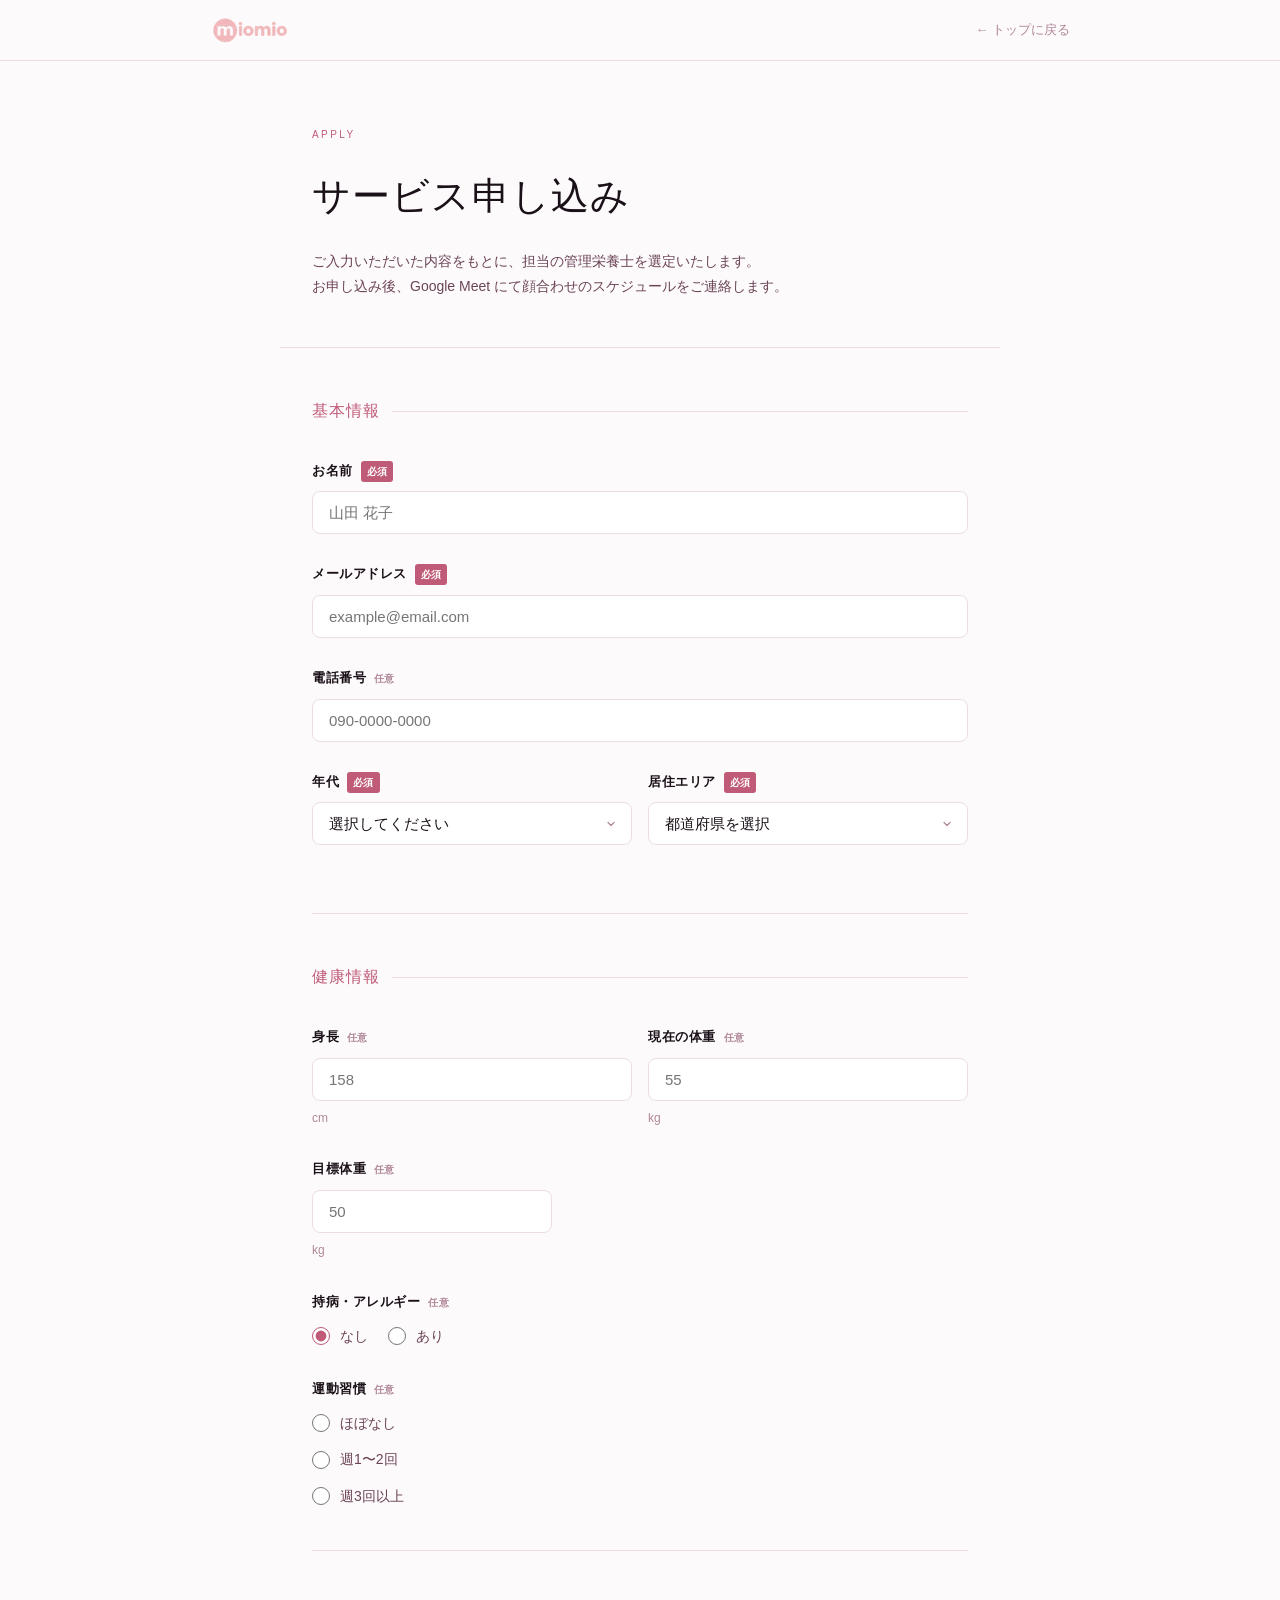
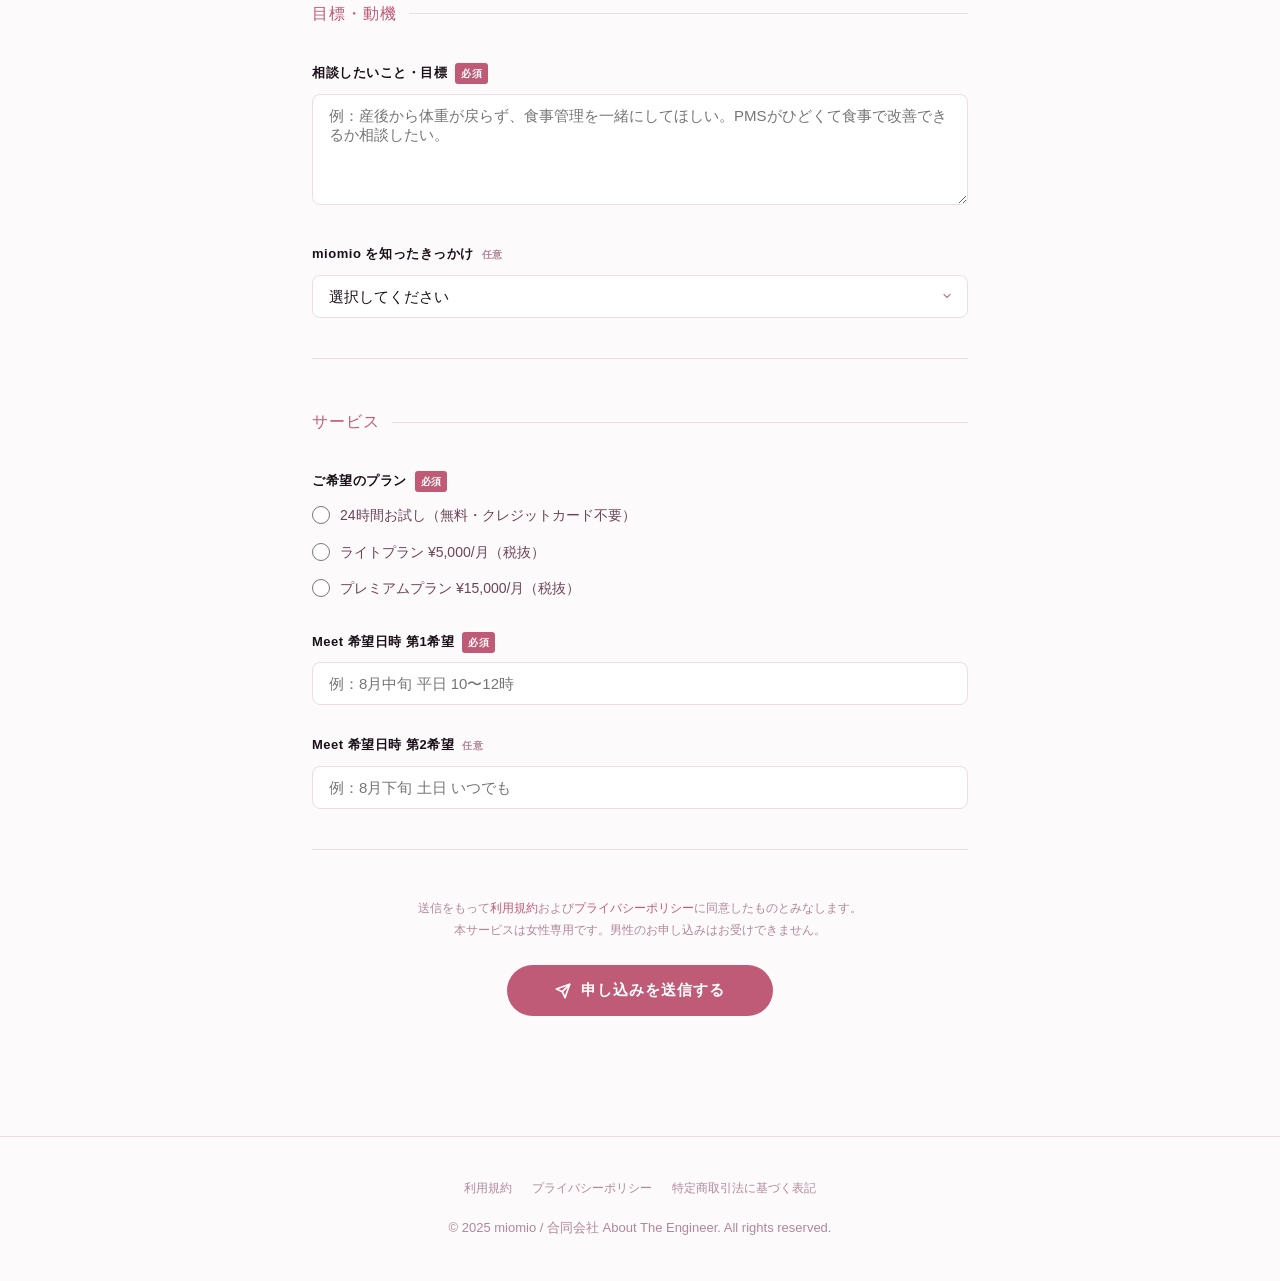
==== apply.html @ 81c841e4 "Add service application page with GAS form integration Co-Authored-By: Claude Sonnet 4.6 <noreply@an" ====
<!DOCTYPE html>
<html lang="ja">
<head>
  <meta charset="UTF-8">
  <link rel="icon" href="assets/images/icon.png" type="image/png">
  <meta name="viewport" content="width=device-width, initial-scale=1.0">
  <title>サービス申し込み — miomio</title>
  <meta name="description" content="miomio パーソナル栄養コーチング サービス申し込みフォーム">
  <style>
    *, *::before, *::after { box-sizing: border-box; margin: 0; padding: 0; }
    :root {
      --bg:      #fdfafc;
      --fg:      #1a1118;
      --fg-2:    #6b4456;
      --fg-3:    #b08898;
      --rose:    #bf5b77;
      --rose-lt: #faeaf0;
      --border:  #eedce4;
      --input-bg: #fff;
    }
    @media (prefers-color-scheme: dark) {
      :root:not([data-theme="light"]) {
        --bg:      #180f14;
        --fg:      #f2e8ec;
        --fg-2:    #c9a0b2;
        --fg-3:    #856070;
        --rose:    #e07a96;
        --rose-lt: #3a1828;
        --border:  #3d1f2e;
        --input-bg: #221018;
      }
    }
    html { scroll-behavior: smooth; }
    body {
      background: var(--bg);
      color: var(--fg);
      font-family: "Hiragino Sans","Hiragino Kaku Gothic ProN","Yu Gothic","Meiryo",-apple-system,sans-serif;
      font-size: 15px;
      line-height: 1.9;
      -webkit-font-smoothing: antialiased;
    }
    a { color: var(--rose); text-decoration: none; }
    a:hover { text-decoration: underline; }

    /* Nav */
    .nav {
      position: sticky; top: 0; z-index: 100;
      background: rgba(253,250,252,0.94);
      backdrop-filter: blur(16px);
      border-bottom: 1px solid var(--border);
      padding: 0 32px;
    }
    @media (prefers-color-scheme: dark) {
      :root:not([data-theme="light"]) .nav { background: rgba(24,15,20,0.95); }
    }
    .nav__inner {
      max-width: 860px; margin: 0 auto;
      height: 60px; display: flex; align-items: center; justify-content: space-between;
    }
    .logo { display: flex; align-items: center; text-decoration: none; }
    .logo img { height: 28px; width: auto; }
    .nav__back { font-size: 13px; color: var(--fg-3); display: flex; align-items: center; gap: 6px; }

    /* Page header */
    .page-header {
      max-width: 720px; margin: 0 auto;
      padding: 64px 32px 48px;
      border-bottom: 1px solid var(--border);
    }
    .page__eyebrow {
      font-size: 10px; letter-spacing: 0.24em; text-transform: uppercase;
      color: var(--rose); display: block; margin-bottom: 16px;
    }
    .page__title {
      font-family: "Hiragino Mincho ProN","YuMincho",serif;
      font-size: clamp(1.8rem, 4vw, 2.4rem);
      font-weight: 400; letter-spacing: 0.03em;
      color: var(--fg); margin-bottom: 16px;
    }
    .page__lead { font-size: 14px; color: var(--fg-2); line-height: 1.8; }

    /* Form layout */
    .form-wrap {
      max-width: 720px; margin: 0 auto;
      padding: 0 32px 120px;
    }

    .form-section {
      padding: 48px 0 40px;
      border-bottom: 1px solid var(--border);
    }
    .form-section:last-of-type { border-bottom: none; }

    .form-section__title {
      font-family: "Hiragino Mincho ProN","YuMincho",serif;
      font-size: 1rem; font-weight: 500; letter-spacing: 0.06em;
      color: var(--rose); margin-bottom: 32px;
      display: flex; align-items: center; gap: 12px;
    }
    .form-section__title::after {
      content: ''; flex: 1; height: 1px; background: var(--border);
    }

    .field { margin-bottom: 28px; }
    .field:last-child { margin-bottom: 0; }

    .field__label {
      display: block;
      font-size: 13px; font-weight: 600; letter-spacing: 0.04em;
      color: var(--fg); margin-bottom: 8px;
    }
    .field__required {
      display: inline-block;
      font-size: 10px; color: #fff; background: var(--rose);
      padding: 1px 6px; border-radius: 3px;
      margin-left: 8px; vertical-align: middle; letter-spacing: 0.04em;
    }
    .field__optional {
      display: inline-block;
      font-size: 10px; color: var(--fg-3);
      margin-left: 8px; letter-spacing: 0.04em;
    }
    .field__note { font-size: 12px; color: var(--fg-3); margin-top: 6px; }

    input[type="text"],
    input[type="email"],
    input[type="tel"],
    input[type="number"],
    select,
    textarea {
      width: 100%;
      background: var(--input-bg);
      border: 1.5px solid var(--border);
      border-radius: 8px;
      padding: 12px 16px;
      font-size: 15px;
      color: var(--fg);
      font-family: inherit;
      transition: border-color 0.15s;
      appearance: none;
      -webkit-appearance: none;
    }
    input:focus, select:focus, textarea:focus {
      outline: none;
      border-color: var(--rose);
    }
    select {
      background-image: url("data:image/svg+xml,%3Csvg xmlns='http://www.w3.org/2000/svg' width='12' height='12' viewBox='0 0 24 24' fill='none' stroke='%23b08898' stroke-width='2.5' stroke-linecap='round' stroke-linejoin='round'%3E%3Cpolyline points='6 9 12 15 18 9'/%3E%3C/svg%3E");
      background-repeat: no-repeat;
      background-position: right 14px center;
      padding-right: 40px;
      cursor: pointer;
    }
    textarea { resize: vertical; min-height: 100px; }

    /* Two-column row */
    .field-row {
      display: grid; grid-template-columns: 1fr 1fr; gap: 16px;
    }

    /* Radio / checkbox group */
    .radio-group, .check-group {
      display: flex; flex-direction: column; gap: 10px;
      margin-top: 4px;
    }
    .radio-group--row { flex-direction: row; flex-wrap: wrap; gap: 10px 20px; }

    .radio-label, .check-label {
      display: flex; align-items: center; gap: 10px;
      font-size: 14px; color: var(--fg-2); cursor: pointer;
    }
    .radio-label input, .check-label input { width: auto; }

    input[type="radio"], input[type="checkbox"] {
      width: 18px; height: 18px;
      accent-color: var(--rose);
      flex-shrink: 0;
      cursor: pointer;
      border: none; padding: 0; border-radius: 0;
    }

    /* Conditional field */
    .conditional { display: none; margin-top: 12px; }
    .conditional.visible { display: block; }

    /* Submit area */
    .submit-area {
      padding-top: 48px; text-align: center;
    }
    .submit-note {
      font-size: 12px; color: var(--fg-3); margin-bottom: 24px; line-height: 1.8;
    }
    .btn-submit {
      display: inline-flex; align-items: center; gap: 10px;
      background: var(--rose); color: #fff;
      font-size: 15px; font-weight: 600; letter-spacing: 0.06em;
      padding: 16px 48px; border-radius: 999px;
      border: none; cursor: pointer;
      transition: opacity 0.2s, transform 0.15s;
      font-family: inherit;
    }
    .btn-submit:hover { opacity: 0.88; }
    .btn-submit:active { transform: scale(0.98); }
    .btn-submit:disabled { opacity: 0.5; cursor: not-allowed; }

    /* Success state */
    .success-msg {
      display: none;
      text-align: center;
      padding: 80px 32px;
      max-width: 560px; margin: 0 auto;
    }
    .success-msg.visible { display: block; }
    .success-msg__icon {
      width: 64px; height: 64px;
      background: var(--rose-lt); border-radius: 50%;
      display: flex; align-items: center; justify-content: center;
      margin: 0 auto 24px;
      color: var(--rose);
    }
    .success-msg h2 {
      font-family: "Hiragino Mincho ProN","YuMincho",serif;
      font-size: 1.5rem; font-weight: 400; margin-bottom: 16px; color: var(--fg);
    }
    .success-msg p { font-size: 14px; color: var(--fg-2); line-height: 1.9; }

    /* Error message */
    .error-msg {
      display: none; margin-top: 16px;
      color: #c0392b; font-size: 13px; text-align: center;
    }
    .error-msg.visible { display: block; }

    /* Footer */
    .footer {
      text-align: center;
      padding: 40px 32px;
      border-top: 1px solid var(--border);
      font-size: 13px; color: var(--fg-3);
    }
    .footer__links {
      display: flex; flex-wrap: wrap; justify-content: center; gap: 8px 20px;
      margin-bottom: 16px;
    }
    .footer__links a { color: var(--fg-3); font-size: 12px; }
    .footer__links a:hover { color: var(--rose); }

    @media (max-width: 600px) {
      .page-header, .form-wrap { padding-left: 20px; padding-right: 20px; }
      .nav { padding: 0 20px; }
      .field-row { grid-template-columns: 1fr; }
      .radio-group--row { flex-direction: column; }
    }
  </style>
</head>
<body>

<nav class="nav">
  <div class="nav__inner">
    <a href="/" class="logo">
      <img src="assets/images/logo.svg" alt="miomio">
    </a>
    <a href="/" class="nav__back">← トップに戻る</a>
  </div>
</nav>

<div class="page-header">
  <span class="page__eyebrow">Apply</span>
  <h1 class="page__title">サービス申し込み</h1>
  <p class="page__lead">ご入力いただいた内容をもとに、担当の管理栄養士を選定いたします。<br>お申し込み後、Google Meet にて顔合わせのスケジュールをご連絡します。</p>
</div>

<div class="form-wrap">

  <!-- Success message -->
  <div class="success-msg" id="successMsg">
    <div class="success-msg__icon">
      <svg width="28" height="28" viewBox="0 0 24 24" fill="none" stroke="currentColor" stroke-width="2.2" stroke-linecap="round" stroke-linejoin="round"><polyline points="20 6 9 17 4 12"/></svg>
    </div>
    <h2>お申し込みありがとうございます</h2>
    <p>内容を確認のうえ、担当者より Google Meet の日程調整についてご連絡いたします。<br>通常2営業日以内にご連絡しております。</p>
  </div>

  <form id="applyForm" novalidate>

    <!-- 基本情報 -->
    <div class="form-section">
      <h2 class="form-section__title">基本情報</h2>

      <div class="field">
        <label class="field__label" for="name">お名前<span class="field__required">必須</span></label>
        <input type="text" id="name" name="name" placeholder="山田 花子" required>
      </div>

      <div class="field">
        <label class="field__label" for="email">メールアドレス<span class="field__required">必須</span></label>
        <input type="email" id="email" name="email" placeholder="example@email.com" required>
      </div>

      <div class="field">
        <label class="field__label" for="phone">電話番号<span class="field__optional">任意</span></label>
        <input type="tel" id="phone" name="phone" placeholder="090-0000-0000">
      </div>

      <div class="field-row">
        <div class="field">
          <label class="field__label" for="age">年代<span class="field__required">必須</span></label>
          <select id="age" name="age" required>
            <option value="">選択してください</option>
            <option value="10代">10代</option>
            <option value="20代">20代</option>
            <option value="30代">30代</option>
            <option value="40代">40代</option>
            <option value="50代以上">50代以上</option>
          </select>
        </div>

        <div class="field">
          <label class="field__label" for="area">居住エリア<span class="field__required">必須</span></label>
          <select id="area" name="area" required>
            <option value="">都道府県を選択</option>
            <option>北海道</option><option>青森県</option><option>岩手県</option><option>宮城県</option><option>秋田県</option><option>山形県</option><option>福島県</option>
            <option>茨城県</option><option>栃木県</option><option>群馬県</option><option>埼玉県</option><option>千葉県</option><option>東京都</option><option>神奈川県</option>
            <option>新潟県</option><option>富山県</option><option>石川県</option><option>福井県</option><option>山梨県</option><option>長野県</option><option>岐阜県</option>
            <option>静岡県</option><option>愛知県</option><option>三重県</option><option>滋賀県</option><option>京都府</option><option>大阪府</option><option>兵庫県</option>
            <option>奈良県</option><option>和歌山県</option><option>鳥取県</option><option>島根県</option><option>岡山県</option><option>広島県</option><option>山口県</option>
            <option>徳島県</option><option>香川県</option><option>愛媛県</option><option>高知県</option><option>福岡県</option><option>佐賀県</option><option>長崎県</option>
            <option>熊本県</option><option>大分県</option><option>宮崎県</option><option>鹿児島県</option><option>沖縄県</option>
          </select>
        </div>
      </div>
    </div>

    <!-- 健康情報 -->
    <div class="form-section">
      <h2 class="form-section__title">健康情報</h2>

      <div class="field-row">
        <div class="field">
          <label class="field__label" for="height">身長<span class="field__optional">任意</span></label>
          <input type="number" id="height" name="height" placeholder="158" min="100" max="220">
          <p class="field__note">cm</p>
        </div>
        <div class="field">
          <label class="field__label" for="weight">現在の体重<span class="field__optional">任意</span></label>
          <input type="number" id="weight" name="weight" placeholder="55" min="30" max="200">
          <p class="field__note">kg</p>
        </div>
      </div>

      <div class="field" style="max-width: 240px;">
        <label class="field__label" for="target_weight">目標体重<span class="field__optional">任意</span></label>
        <input type="number" id="target_weight" name="target_weight" placeholder="50" min="30" max="200">
        <p class="field__note">kg</p>
      </div>

      <div class="field">
        <label class="field__label">持病・アレルギー<span class="field__optional">任意</span></label>
        <div class="radio-group--row radio-group">
          <label class="radio-label">
            <input type="radio" name="allergy_flag" value="なし" checked onchange="toggleAllergy(this)"> なし
          </label>
          <label class="radio-label">
            <input type="radio" name="allergy_flag" value="あり" onchange="toggleAllergy(this)"> あり
          </label>
        </div>
        <div class="conditional" id="allergyDetail">
          <textarea name="allergy" placeholder="持病・アレルギーの内容を入力してください" rows="3"></textarea>
        </div>
      </div>

      <div class="field">
        <label class="field__label">運動習慣<span class="field__optional">任意</span></label>
        <div class="radio-group">
          <label class="radio-label"><input type="radio" name="exercise" value="ほぼなし"> ほぼなし</label>
          <label class="radio-label"><input type="radio" name="exercise" value="週1〜2回"> 週1〜2回</label>
          <label class="radio-label"><input type="radio" name="exercise" value="週3回以上"> 週3回以上</label>
        </div>
      </div>
    </div>

    <!-- 目標・動機 -->
    <div class="form-section">
      <h2 class="form-section__title">目標・動機</h2>

      <div class="field">
        <label class="field__label" for="goal">相談したいこと・目標<span class="field__required">必須</span></label>
        <textarea id="goal" name="goal" placeholder="例：産後から体重が戻らず、食事管理を一緒にしてほしい。PMSがひどくて食事で改善できるか相談したい。" rows="5" required></textarea>
      </div>

      <div class="field">
        <label class="field__label" for="source">miomio を知ったきっかけ<span class="field__optional">任意</span></label>
        <select id="source" name="source">
          <option value="">選択してください</option>
          <option>Instagram</option>
          <option>X（Twitter）</option>
          <option>Google検索</option>
          <option>知人・友人の紹介</option>
          <option>その他</option>
        </select>
      </div>
    </div>

    <!-- サービス -->
    <div class="form-section">
      <h2 class="form-section__title">サービス</h2>

      <div class="field">
        <label class="field__label">ご希望のプラン<span class="field__required">必須</span></label>
        <div class="radio-group">
          <label class="radio-label"><input type="radio" name="plan" value="24時間お試し（無料）" required> 24時間お試し（無料・クレジットカード不要）</label>
          <label class="radio-label"><input type="radio" name="plan" value="ライトプラン（¥5,000/月）"> ライトプラン ¥5,000/月（税抜）</label>
          <label class="radio-label"><input type="radio" name="plan" value="プレミアムプラン（¥15,000/月）"> プレミアムプラン ¥15,000/月（税抜）</label>
        </div>
      </div>

      <div class="field">
        <label class="field__label" for="meet1">Meet 希望日時 第1希望<span class="field__required">必須</span></label>
        <input type="text" id="meet1" name="meet1" placeholder="例：8月中旬 平日 10〜12時" required>
      </div>

      <div class="field">
        <label class="field__label" for="meet2">Meet 希望日時 第2希望<span class="field__optional">任意</span></label>
        <input type="text" id="meet2" name="meet2" placeholder="例：8月下旬 土日 いつでも">
      </div>
    </div>

    <div class="submit-area">
      <p class="submit-note">
        送信をもって<a href="terms.html">利用規約</a>および<a href="privacy.html">プライバシーポリシー</a>に同意したものとみなします。<br>
        本サービスは女性専用です。男性のお申し込みはお受けできません。
      </p>
      <button type="submit" class="btn-submit" id="submitBtn">
        <svg width="16" height="16" viewBox="0 0 24 24" fill="none" stroke="currentColor" stroke-width="2.5" stroke-linecap="round" stroke-linejoin="round" aria-hidden="true"><line x1="22" y1="2" x2="11" y2="13"/><polygon points="22 2 15 22 11 13 2 9 22 2"/></svg>
        申し込みを送信する
      </button>
      <p class="error-msg" id="errorMsg">送信に失敗しました。時間をおいて再度お試しください。</p>
    </div>

  </form>
</div>

<footer class="footer">
  <div class="footer__links">
    <a href="terms.html">利用規約</a>
    <a href="privacy.html">プライバシーポリシー</a>
    <a href="tokusho.html">特定商取引法に基づく表記</a>
  </div>
  © 2025 miomio / 合同会社 About The Engineer. All rights reserved.
</footer>

<script>
  function toggleAllergy(radio) {
    document.getElementById('allergyDetail').classList.toggle('visible', radio.value === 'あり');
  }

  const form = document.getElementById('applyForm');
  const submitBtn = document.getElementById('submitBtn');
  const successMsg = document.getElementById('successMsg');
  const errorMsg = document.getElementById('errorMsg');
  const endpoint = atob('aHR0cHM6Ly9zY3JpcHQuZ29vZ2xlLmNvbS9tYWNyb3MvQUt' +
    'meWNieWYwcDJoLXl0WVhTLWZiQS1ubjVYR1FORXBRUm9KTjRXWFg3TnFNaHdIbTdZVlJU' +
    'a2lxOWtjdVZCYnE5WEVIT2RvL2V4ZWM=');

  form.addEventListener('submit', async e => {
    e.preventDefault();

    const required = form.querySelectorAll('[required]');
    let valid = true;
    required.forEach(el => {
      if (el.type === 'radio') {
        const group = form.querySelectorAll(`[name="${el.name}"]`);
        if (![...group].some(r => r.checked)) valid = false;
      } else if (!el.value.trim()) {
        el.style.borderColor = 'var(--rose)';
        valid = false;
      } else {
        el.style.borderColor = '';
      }
    });
    if (!valid) return;

    submitBtn.disabled = true;
    submitBtn.textContent = '送信中...';
    errorMsg.classList.remove('visible');

    try {
      await fetch(endpoint, {
        method: 'POST',
        mode: 'no-cors',
        body: new FormData(form)
      });
      form.style.display = 'none';
      successMsg.classList.add('visible');
      window.scrollTo({ top: 0, behavior: 'smooth' });
    } catch {
      errorMsg.classList.add('visible');
      submitBtn.disabled = false;
      submitBtn.innerHTML = '<svg width="16" height="16" viewBox="0 0 24 24" fill="none" stroke="currentColor" stroke-width="2.5" stroke-linecap="round" stroke-linejoin="round"><line x1="22" y1="2" x2="11" y2="13"/><polygon points="22 2 15 22 11 13 2 9 22 2"/></svg> 申し込みを送信する';
    }
  });
</script>

</body>
</html>
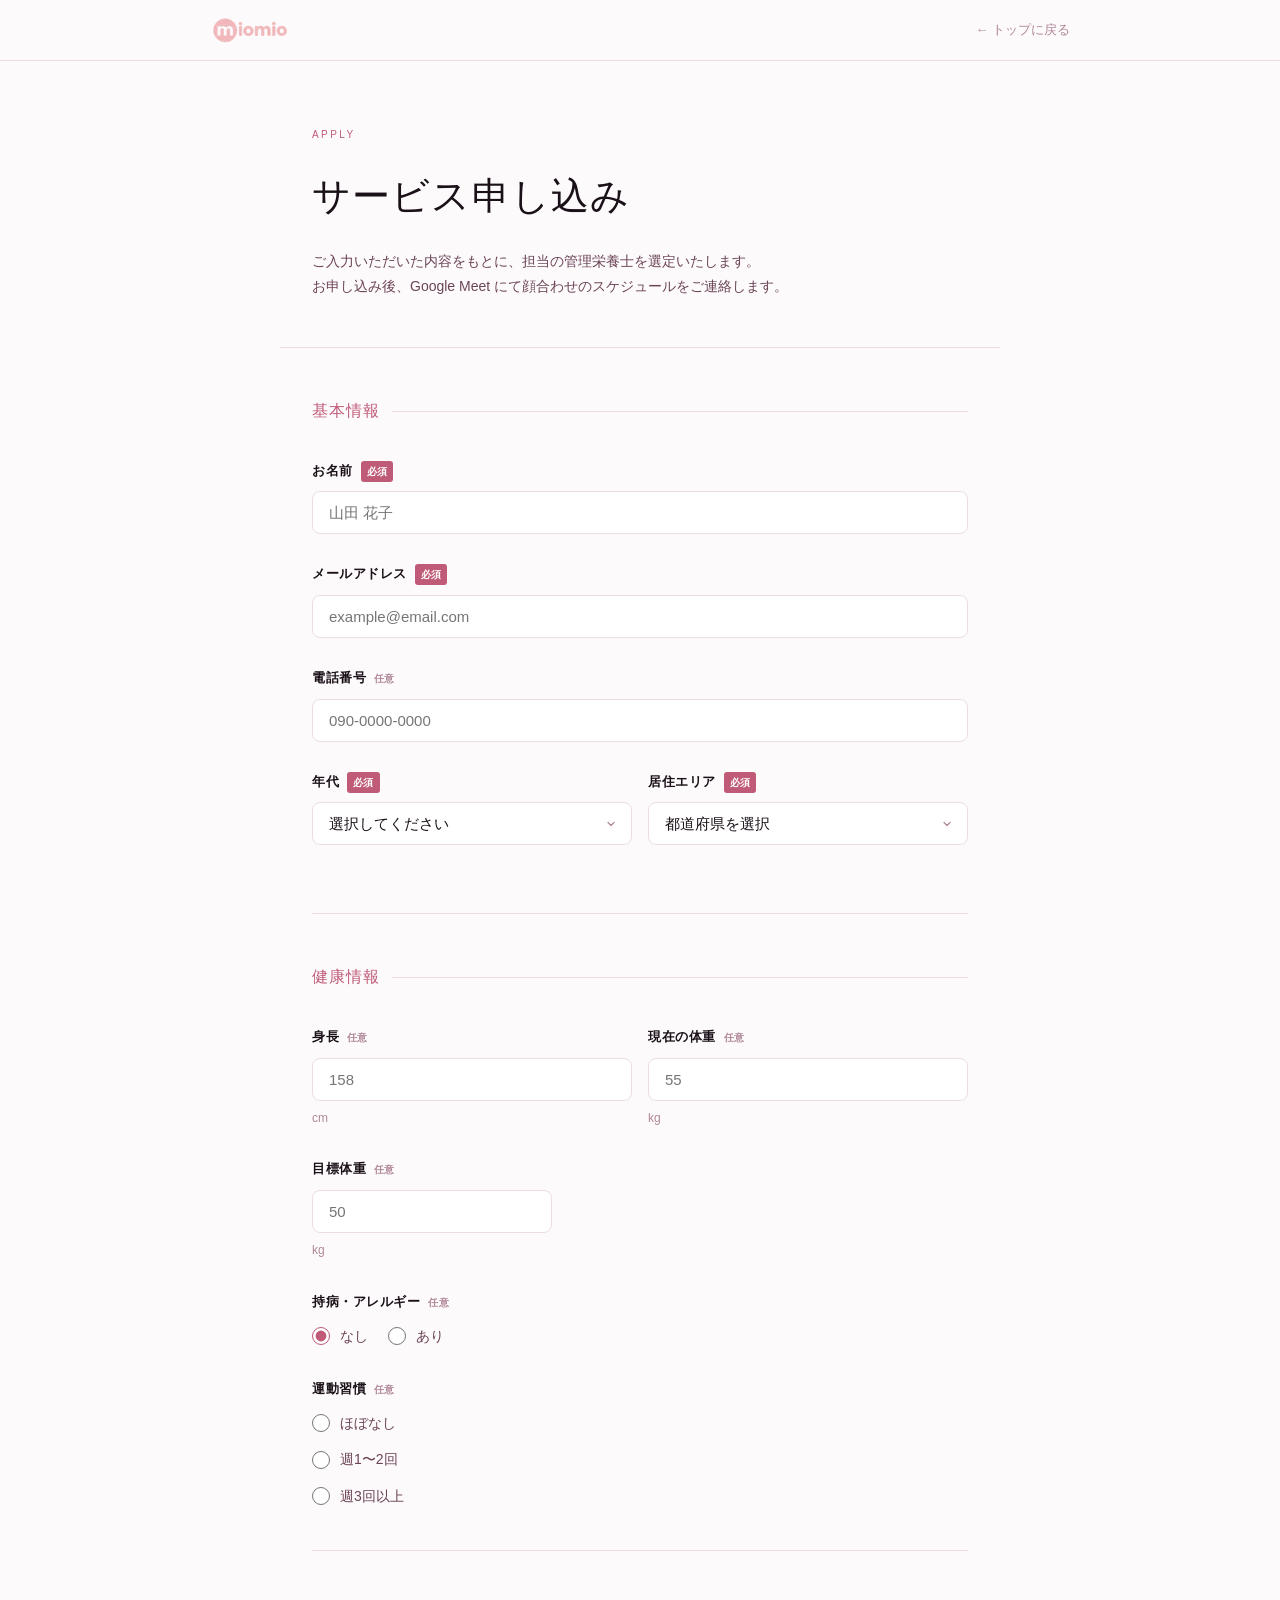
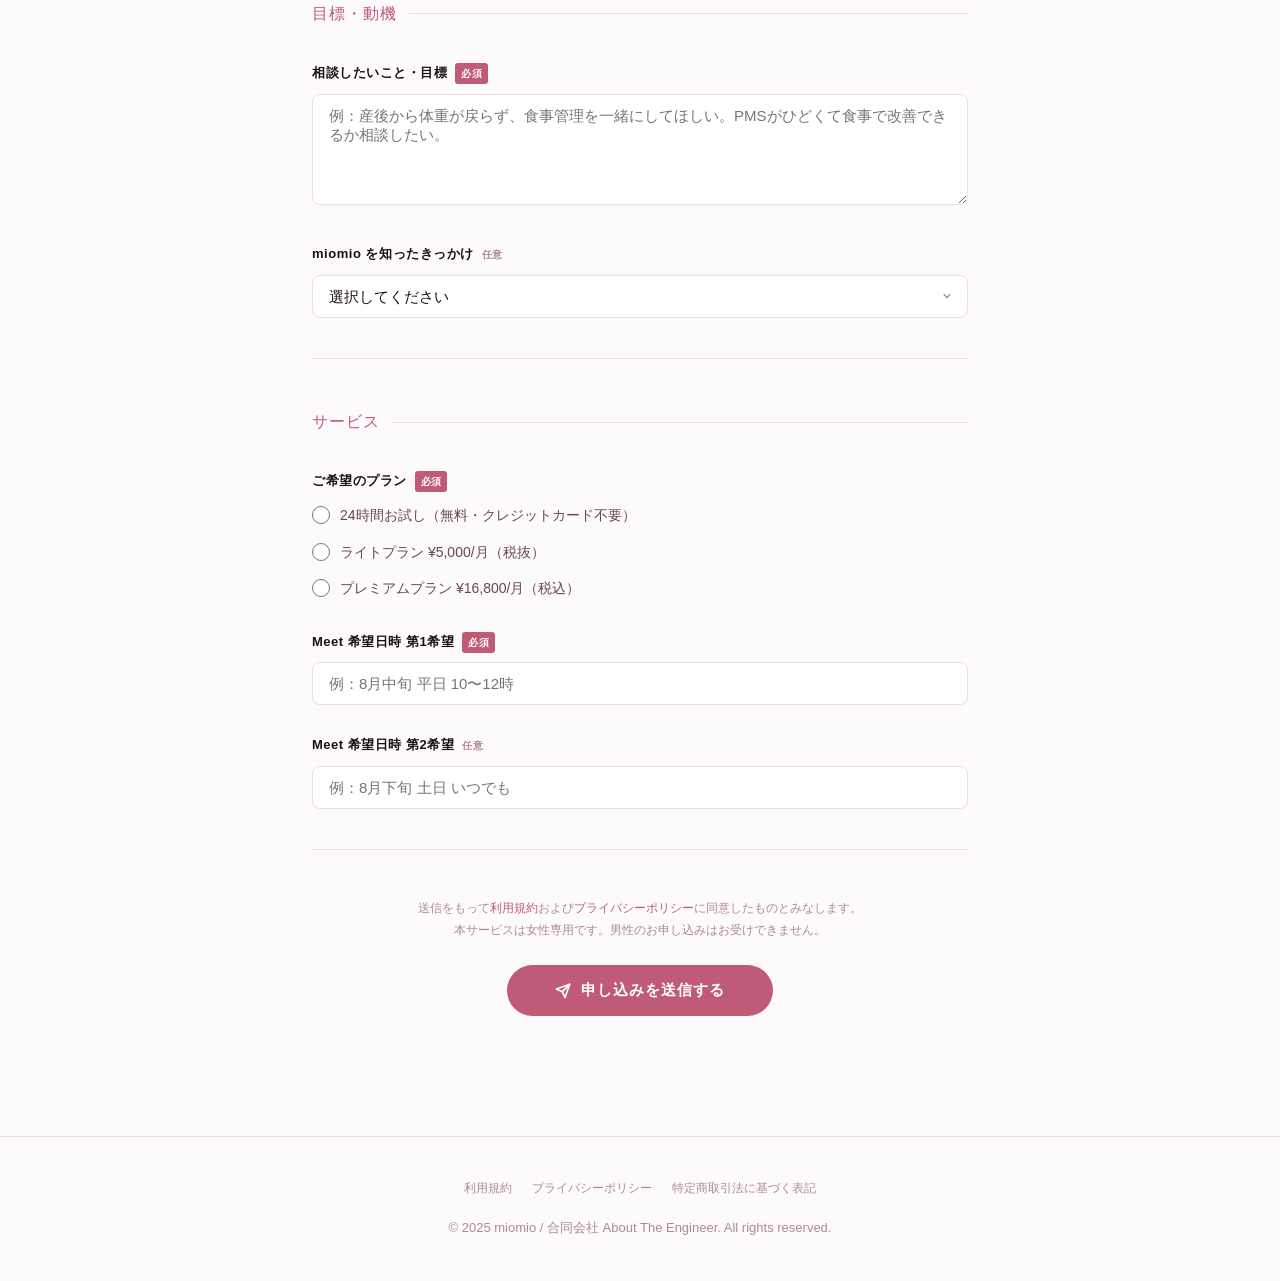
==== commit 7df44ce0: "Update premium plan price to ¥16,800 (tax included)" ====
--- a/apply.html
+++ b/apply.html
@@ -289,7 +289,7 @@
 
       <div class="field">
         <label class="field__label" for="name">お名前<span class="field__required">必須</span></label>
-        <input type="text" id="name" name="name" placeholder="山田 花子" required>
+        <input type="text" id="name" name="お名前" placeholder="山田 花子" required>
       </div>
 
       <div class="field">
@@ -299,13 +299,13 @@
 
       <div class="field">
         <label class="field__label" for="phone">電話番号<span class="field__optional">任意</span></label>
-        <input type="tel" id="phone" name="phone" placeholder="090-0000-0000">
+        <input type="tel" id="phone" name="電話番号" placeholder="090-0000-0000">
       </div>
 
       <div class="field-row">
         <div class="field">
           <label class="field__label" for="age">年代<span class="field__required">必須</span></label>
-          <select id="age" name="age" required>
+          <select id="age" name="年代" required>
             <option value="">選択してください</option>
             <option value="10代">10代</option>
             <option value="20代">20代</option>
@@ -317,7 +317,7 @@
 
         <div class="field">
           <label class="field__label" for="area">居住エリア<span class="field__required">必須</span></label>
-          <select id="area" name="area" required>
+          <select id="area" name="居住エリア" required>
             <option value="">都道府県を選択</option>
             <option>北海道</option><option>青森県</option><option>岩手県</option><option>宮城県</option><option>秋田県</option><option>山形県</option><option>福島県</option>
             <option>茨城県</option><option>栃木県</option><option>群馬県</option><option>埼玉県</option><option>千葉県</option><option>東京都</option><option>神奈川県</option>
@@ -338,19 +338,19 @@
       <div class="field-row">
         <div class="field">
           <label class="field__label" for="height">身長<span class="field__optional">任意</span></label>
-          <input type="number" id="height" name="height" placeholder="158" min="100" max="220">
+          <input type="number" id="height" name="身長(cm)" placeholder="158" min="100" max="220">
           <p class="field__note">cm</p>
         </div>
         <div class="field">
           <label class="field__label" for="weight">現在の体重<span class="field__optional">任意</span></label>
-          <input type="number" id="weight" name="weight" placeholder="55" min="30" max="200">
+          <input type="number" id="weight" name="現在の体重(kg)" placeholder="55" min="30" max="200">
           <p class="field__note">kg</p>
         </div>
       </div>
 
       <div class="field" style="max-width: 240px;">
         <label class="field__label" for="target_weight">目標体重<span class="field__optional">任意</span></label>
-        <input type="number" id="target_weight" name="target_weight" placeholder="50" min="30" max="200">
+        <input type="number" id="target_weight" name="目標体重(kg)" placeholder="50" min="30" max="200">
         <p class="field__note">kg</p>
       </div>
 
@@ -358,23 +358,23 @@
         <label class="field__label">持病・アレルギー<span class="field__optional">任意</span></label>
         <div class="radio-group--row radio-group">
           <label class="radio-label">
-            <input type="radio" name="allergy_flag" value="なし" checked onchange="toggleAllergy(this)"> なし
+            <input type="radio" name="持病・アレルギー" value="なし" checked onchange="toggleAllergy(this)"> なし
           </label>
           <label class="radio-label">
-            <input type="radio" name="allergy_flag" value="あり" onchange="toggleAllergy(this)"> あり
+            <input type="radio" name="持病・アレルギー" value="あり" onchange="toggleAllergy(this)"> あり
           </label>
         </div>
         <div class="conditional" id="allergyDetail">
-          <textarea name="allergy" placeholder="持病・アレルギーの内容を入力してください" rows="3"></textarea>
+          <textarea name="持病・アレルギー詳細" placeholder="持病・アレルギーの内容を入力してください" rows="3"></textarea>
         </div>
       </div>
 
       <div class="field">
         <label class="field__label">運動習慣<span class="field__optional">任意</span></label>
         <div class="radio-group">
-          <label class="radio-label"><input type="radio" name="exercise" value="ほぼなし"> ほぼなし</label>
-          <label class="radio-label"><input type="radio" name="exercise" value="週1〜2回"> 週1〜2回</label>
-          <label class="radio-label"><input type="radio" name="exercise" value="週3回以上"> 週3回以上</label>
+          <label class="radio-label"><input type="radio" name="運動習慣" value="ほぼなし"> ほぼなし</label>
+          <label class="radio-label"><input type="radio" name="運動習慣" value="週1〜2回"> 週1〜2回</label>
+          <label class="radio-label"><input type="radio" name="運動習慣" value="週3回以上"> 週3回以上</label>
         </div>
       </div>
     </div>
@@ -385,12 +385,12 @@
 
       <div class="field">
         <label class="field__label" for="goal">相談したいこと・目標<span class="field__required">必須</span></label>
-        <textarea id="goal" name="goal" placeholder="例：産後から体重が戻らず、食事管理を一緒にしてほしい。PMSがひどくて食事で改善できるか相談したい。" rows="5" required></textarea>
+        <textarea id="goal" name="相談したいこと・目標" placeholder="例：産後から体重が戻らず、食事管理を一緒にしてほしい。PMSがひどくて食事で改善できるか相談したい。" rows="5" required></textarea>
       </div>
 
       <div class="field">
         <label class="field__label" for="source">miomio を知ったきっかけ<span class="field__optional">任意</span></label>
-        <select id="source" name="source">
+        <select id="source" name="きっかけ">
           <option value="">選択してください</option>
           <option>Instagram</option>
           <option>X（Twitter）</option>
@@ -408,20 +408,20 @@
       <div class="field">
         <label class="field__label">ご希望のプラン<span class="field__required">必須</span></label>
         <div class="radio-group">
-          <label class="radio-label"><input type="radio" name="plan" value="24時間お試し（無料）" required> 24時間お試し（無料・クレジットカード不要）</label>
-          <label class="radio-label"><input type="radio" name="plan" value="ライトプラン（¥5,000/月）"> ライトプラン ¥5,000/月（税抜）</label>
-          <label class="radio-label"><input type="radio" name="plan" value="プレミアムプラン（¥15,000/月）"> プレミアムプラン ¥15,000/月（税抜）</label>
+          <label class="radio-label"><input type="radio" name="希望プラン" value="24時間お試し（無料）" required> 24時間お試し（無料・クレジットカード不要）</label>
+          <label class="radio-label"><input type="radio" name="希望プラン" value="ライトプラン（¥5,000/月）"> ライトプラン ¥5,000/月（税抜）</label>
+          <label class="radio-label"><input type="radio" name="希望プラン" value="プレミアムプラン（¥16,800/月）"> プレミアムプラン ¥16,800/月（税込）</label>
         </div>
       </div>
 
       <div class="field">
         <label class="field__label" for="meet1">Meet 希望日時 第1希望<span class="field__required">必須</span></label>
-        <input type="text" id="meet1" name="meet1" placeholder="例：8月中旬 平日 10〜12時" required>
+        <input type="text" id="meet1" name="Meet希望日時（第1希望）" placeholder="例：8月中旬 平日 10〜12時" required>
       </div>
 
       <div class="field">
         <label class="field__label" for="meet2">Meet 希望日時 第2希望<span class="field__optional">任意</span></label>
-        <input type="text" id="meet2" name="meet2" placeholder="例：8月下旬 土日 いつでも">
+        <input type="text" id="meet2" name="Meet希望日時（第2希望）" placeholder="例：8月下旬 土日 いつでも">
       </div>
     </div>
 
@@ -458,9 +458,7 @@
   const submitBtn = document.getElementById('submitBtn');
   const successMsg = document.getElementById('successMsg');
   const errorMsg = document.getElementById('errorMsg');
-  const endpoint = atob('aHR0cHM6Ly9zY3JpcHQuZ29vZ2xlLmNvbS9tYWNyb3MvQUt' +
-    'meWNieWYwcDJoLXl0WVhTLWZiQS1ubjVYR1FORXBRUm9KTjRXWFg3TnFNaHdIbTdZVlJU' +
-    'a2lxOWtjdVZCYnE5WEVIT2RvL2V4ZWM=');
+  const ENDPOINT = 'https://formspree.io/f/xljrkrbk';
 
   form.addEventListener('submit', async e => {
     e.preventDefault();
@@ -469,7 +467,7 @@
     let valid = true;
     required.forEach(el => {
       if (el.type === 'radio') {
-        const group = form.querySelectorAll(`[name="${el.name}"]`);
+        const group = form.querySelectorAll(`[name="${CSS.escape(el.name)}"]`);
         if (![...group].some(r => r.checked)) valid = false;
       } else if (!el.value.trim()) {
         el.style.borderColor = 'var(--rose)';
@@ -485,14 +483,18 @@
     errorMsg.classList.remove('visible');
 
     try {
-      await fetch(endpoint, {
+      const res = await fetch(ENDPOINT, {
         method: 'POST',
-        mode: 'no-cors',
+        headers: { 'Accept': 'application/json' },
         body: new FormData(form)
       });
-      form.style.display = 'none';
-      successMsg.classList.add('visible');
-      window.scrollTo({ top: 0, behavior: 'smooth' });
+      if (res.ok) {
+        form.style.display = 'none';
+        successMsg.classList.add('visible');
+        window.scrollTo({ top: 0, behavior: 'smooth' });
+      } else {
+        throw new Error();
+      }
     } catch {
       errorMsg.classList.add('visible');
       submitBtn.disabled = false;
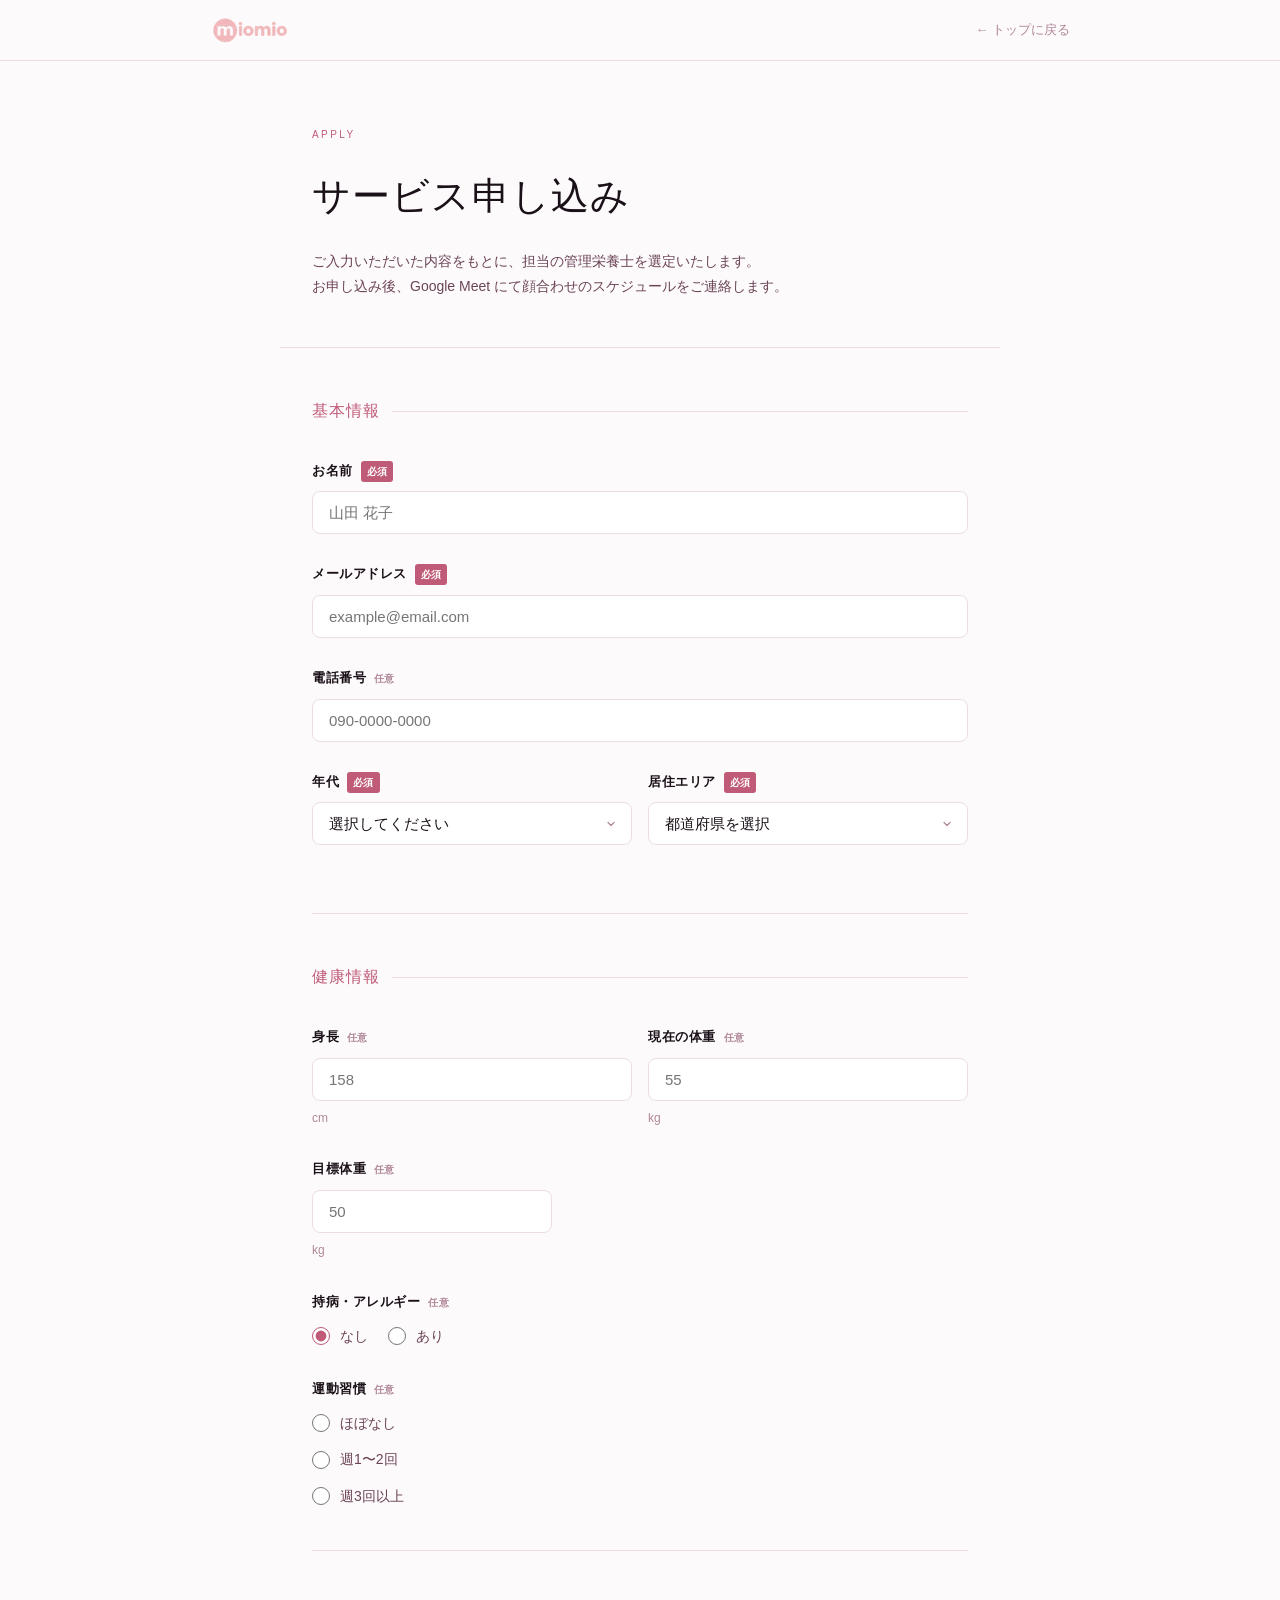
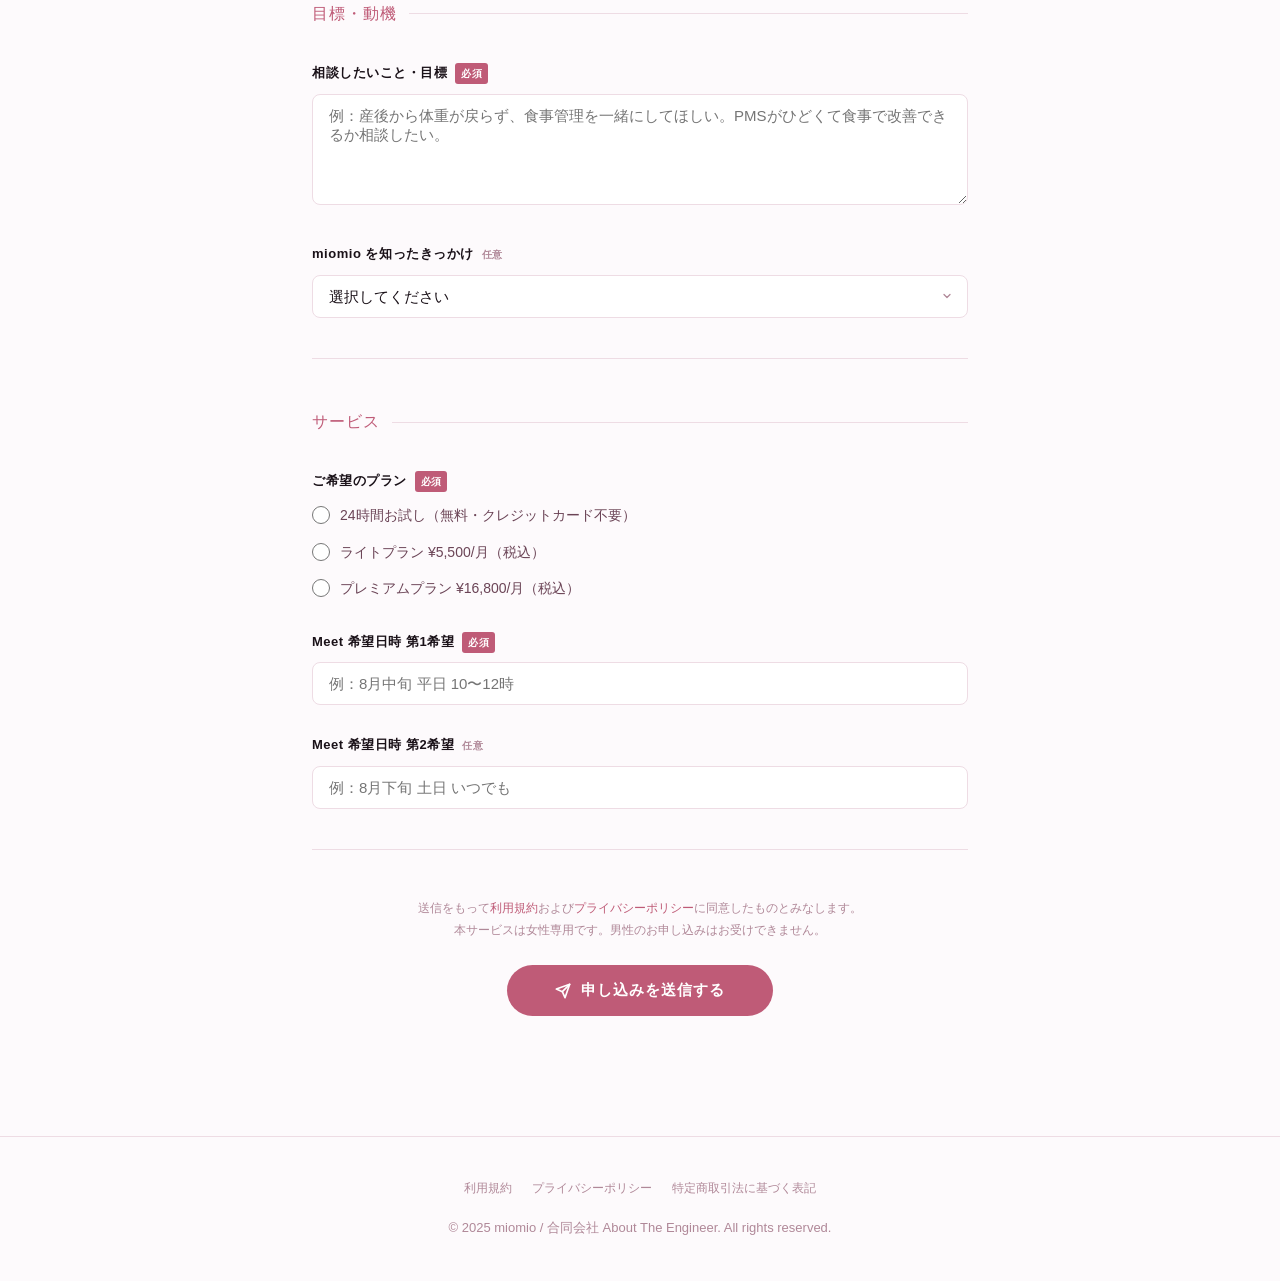
==== commit 750fcb04: "Split pricing and terms by purchase channel (Web / iOS App Store) - Show Web price (Light 5,500 / Pr" ====
--- a/apply.html
+++ b/apply.html
@@ -409,7 +409,7 @@
         <label class="field__label">ご希望のプラン<span class="field__required">必須</span></label>
         <div class="radio-group">
           <label class="radio-label"><input type="radio" name="希望プラン" value="24時間お試し（無料）" required> 24時間お試し（無料・クレジットカード不要）</label>
-          <label class="radio-label"><input type="radio" name="希望プラン" value="ライトプラン（¥5,000/月）"> ライトプラン ¥5,000/月（税抜）</label>
+          <label class="radio-label"><input type="radio" name="希望プラン" value="ライトプラン（¥5,500/月）"> ライトプラン ¥5,500/月（税込）</label>
           <label class="radio-label"><input type="radio" name="希望プラン" value="プレミアムプラン（¥16,800/月）"> プレミアムプラン ¥16,800/月（税込）</label>
         </div>
       </div>
